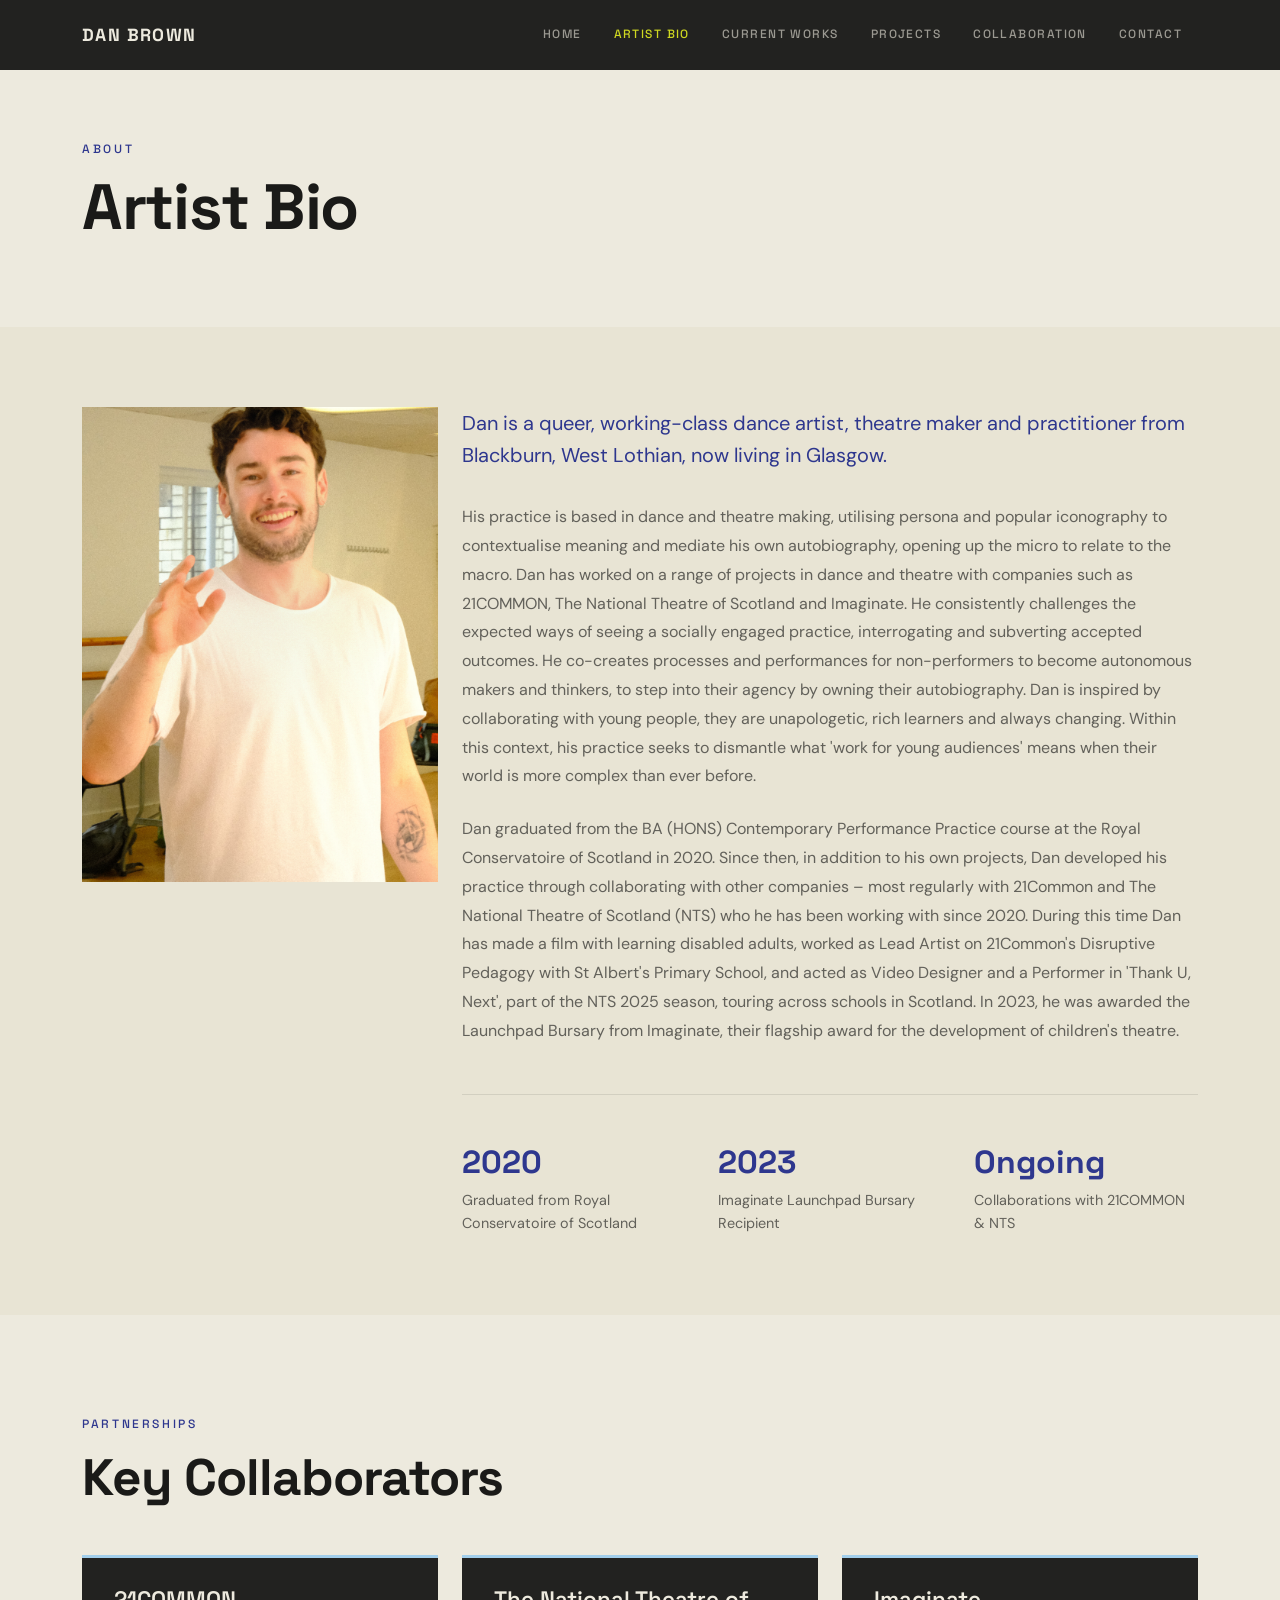
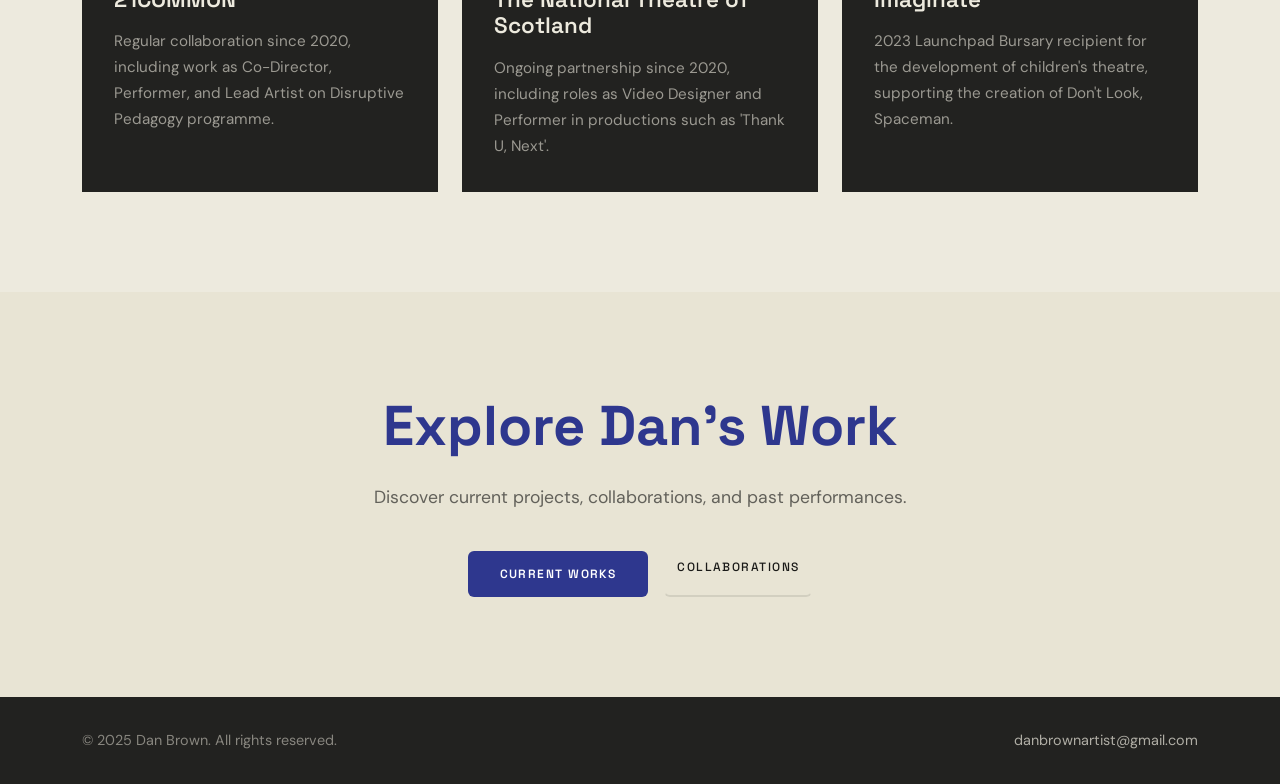
==== artist-bio.html @ f054b0c0 "Initial commit" ====
<!DOCTYPE html>
<html lang="en">
<head>
  <meta charset="UTF-8">
  <meta name="viewport" content="width=device-width, initial-scale=1.0">
  <title>Artist Bio — Dan Brown</title>
  <link href="https://cdn.jsdelivr.net/npm/bootstrap@5.3.2/dist/css/bootstrap.min.css" rel="stylesheet">
  <link href="https://fonts.googleapis.com/css2?family=Space+Grotesk:wght@400;500;600;700&family=DM+Sans:wght@300;400;500&display=swap" rel="stylesheet">
  <link rel="stylesheet" href="artist-bio.css">
</head>
<body>
  
  <!-- Navigation -->
  <nav class="navbar navbar-expand-lg navbar-dark fixed-top">
    <div class="container">
      <a class="navbar-brand" href="index.html">Dan Brown</a>
      <button class="navbar-toggler" type="button" data-bs-toggle="collapse" data-bs-target="#navbarNav">
        <span class="navbar-toggler-icon"></span>
      </button>
      <div class="collapse navbar-collapse" id="navbarNav">
        <ul class="navbar-nav ms-auto">
          <li class="nav-item"><a class="nav-link" href="index.html">Home</a></li>
          <li class="nav-item"><a class="nav-link active" href="artist-bio.html">Artist Bio</a></li>
          <li class="nav-item"><a class="nav-link" href="current-works.html">Current Works</a></li>
          <li class="nav-item"><a class="nav-link" href="projects.html">Projects</a></li>
          <li class="nav-item"><a class="nav-link" href="collaboration.html">Collaboration</a></li>
          <li class="nav-item"><a class="nav-link" href="contact.html">Contact</a></li>
        </ul>
      </div>
    </div>
  </nav>

  <!-- Page Header -->
  <section class="page-header">
    <div class="container">
      <span class="section-label">About</span>
      <h1 class="page-title">Artist Bio</h1>
    </div>
  </section>

  <!-- Bio Content -->
  <section class="bio-content">
    <div class="container">
      <div class="row">
        <div class="col-lg-4 mb-5 mb-lg-0">
          <div class="bio-image">
            <img src="/images/dan-brown.jpg" alt="Artist Photo">
          </div>
        </div>
        <div class="col-lg-8">
          <div class="bio-text">
            <p class="lead">Dan is a queer, working-class dance artist, theatre maker and practitioner from Blackburn, West Lothian, now living in Glasgow.</p>
            
            <p>His practice is based in dance and theatre making, utilising persona and popular iconography to contextualise meaning and mediate his own autobiography, opening up the micro to relate to the macro. Dan has worked on a range of projects in dance and theatre with companies such as 21COMMON, The National Theatre of Scotland and Imaginate. He consistently challenges the expected ways of seeing a socially engaged practice, interrogating and subverting accepted outcomes. He co-creates processes and performances for non-performers to become autonomous makers and thinkers, to step into their agency by owning their autobiography. Dan is inspired by collaborating with young people, they are unapologetic, rich learners and always changing. Within this context, his practice seeks to dismantle what 'work for young audiences' means when their world is more complex than ever before.</p>
            
            <p>Dan graduated from the BA (HONS) Contemporary Performance Practice course at the Royal Conservatoire of Scotland in 2020. Since then, in addition to his own projects, Dan developed his practice through collaborating with other companies – most regularly with 21Common and The National Theatre of Scotland (NTS) who he has been working with since 2020. During this time Dan has made a film with learning disabled adults, worked as Lead Artist on 21Common's Disruptive Pedagogy with St Albert's Primary School, and acted as Video Designer and a Performer in 'Thank U, Next', part of the NTS 2025 season, touring across schools in Scotland. In 2023, he was awarded the Launchpad Bursary from Imaginate, their flagship award for the development of children's theatre.</p>
          </div>

          <div class="bio-stats">
            <div class="stat-item">
              <h3>2020</h3>
              <p>Graduated from Royal Conservatoire of Scotland</p>
            </div>
            <div class="stat-item">
              <h3>2023</h3>
              <p>Imaginate Launchpad Bursary Recipient</p>
            </div>
            <div class="stat-item">
              <h3>Ongoing</h3>
              <p>Collaborations with 21COMMON & NTS</p>
            </div>
          </div>
        </div>
      </div>
    </div>
  </section>

  <!-- Key Collaborators -->
  <section class="key-collaborators">
    <div class="container">
      <span class="section-label">Partnerships</span>
      <h2 class="section-title">Key Collaborators</h2>
      <div class="row g-4">
        <div class="col-md-4">
          <div class="collab-card">
            <h3>21COMMON</h3>
            <p>Regular collaboration since 2020, including work as Co-Director, Performer, and Lead Artist on Disruptive Pedagogy programme.</p>
          </div>
        </div>
        <div class="col-md-4">
          <div class="collab-card">
            <h3>The National Theatre of Scotland</h3>
            <p>Ongoing partnership since 2020, including roles as Video Designer and Performer in productions such as 'Thank U, Next'.</p>
          </div>
        </div>
        <div class="col-md-4">
          <div class="collab-card">
            <h3>Imaginate</h3>
            <p>2023 Launchpad Bursary recipient for the development of children's theatre, supporting the creation of Don't Look, Spaceman.</p>
          </div>
        </div>
      </div>
    </div>
  </section>

  <!-- CTA Section -->
  <section class="cta-section">
    <div class="container text-center">
      <h2 class="cta-title">Explore Dan's Work</h2>
      <p class="cta-desc">Discover current projects, collaborations, and past performances.</p>
      <div class="cta-buttons">
        <a href="current-works.html" class="btn btn-primary">Current Works</a>
        <a href="collaboration.html" class="btn btn-outline">Collaborations</a>
      </div>
    </div>
  </section>

  <!-- Footer -->
  <footer>
    <div class="container">
      <div class="row">
        <div class="col-md-6">
          <p class="mb-0">&copy; 2025 Dan Brown. All rights reserved.</p>
        </div>
        <div class="col-md-6 text-md-end">
          <a href="mailto:danbrownartist@gmail.com">danbrownartist@gmail.com</a>
        </div>
      </div>
    </div>
  </footer>

  <script src="https://cdn.jsdelivr.net/npm/bootstrap@5.3.2/dist/js/bootstrap.bundle.min.js"></script>
</body>
</html>
---- artist-bio.css ----
:root {
  --navy: #2E378E;
  --sky: #A2CEEA;
  --orange: #F0922C;
  --lime: #CED721;
  --off-white: #EDEADE;
  --charcoal: #222220;
  --text: #1A1A18;
  --text-light: rgba(26,26,24,0.65);
  --border: rgba(26,26,24,0.1);
}

* {
  margin: 0;
  padding: 0;
  box-sizing: border-box;
}

body {
  font-family: 'DM Sans', sans-serif;
  color: var(--text);
  background: var(--off-white);
  line-height: 1.6;
}

/* NAVIGATION */
.navbar {
  background: var(--charcoal);
  padding: 1rem 0;
}

.navbar-brand {
  font-family: 'Space Grotesk', sans-serif;
  font-size: 1.1rem;
  font-weight: 700;
  letter-spacing: 0.08em;
  text-transform: uppercase;
  color: var(--off-white) !important;
}

.nav-link {
  font-family: 'Space Grotesk', sans-serif;
  font-size: 0.75rem;
  font-weight: 500;
  letter-spacing: 0.12em;
  text-transform: uppercase;
  color: rgba(237,234,222,0.6) !important;
  padding: 0.5rem 1rem !important;
  transition: color 0.2s;
}

.nav-link:hover,
.nav-link.active {
  color: var(--lime) !important;
}

/* PAGE HEADER */
.page-header {
  padding: 140px 0 80px;
  background: var(--off-white);
}

.section-label {
  font-family: 'Space Grotesk', sans-serif;
  font-size: 0.75rem;
  font-weight: 500;
  letter-spacing: 0.22em;
  text-transform: uppercase;
  color: var(--navy);
  display: block;
  margin-bottom: 1rem;
}

.page-title {
  font-family: 'Space Grotesk', sans-serif;
  font-size: clamp(2.5rem, 6vw, 4rem);
  font-weight: 700;
  line-height: 1;
  letter-spacing: -0.02em;
  color: var(--text);
}

/* BIO CONTENT */
.bio-content {
  padding: 80px 0;
  background: #E8E4D4;
}

.bio-image {
  width: 100%;
  aspect-ratio: 3/4;
  background: var(--charcoal);
  display: flex;
  align-items: center;
  justify-content: center;
  position: relative;
  overflow: hidden;
  position: sticky;
  top: 100px;
}

.bio-image::before {
  content: '';
  position: absolute;
  inset: 0;
  background: radial-gradient(ellipse 65% 60% at 50% 35%, rgba(162,206,234,0.14), transparent 65%);
}

.bio-image span {
  font-family: 'Space Grotesk', sans-serif;
  font-size: 0.75rem;
  letter-spacing: 0.2em;
  color: rgba(237,234,222,0.15);
  text-transform: uppercase;
  position: relative;
  z-index: 1;
}

.bio-image img {
  width: 100%;
  height: 100%;
  object-fit: cover;            
  object-position: center;       
}

.bio-text {
  font-size: 1rem;
  line-height: 1.8;
}

.bio-text .lead {
  font-size: 1.25rem;
  font-weight: 400;
  color: var(--navy);
  margin-bottom: 2rem;
  line-height: 1.6;
}

.bio-text p {
  margin-bottom: 1.5rem;
  color: var(--text-light);
}

.bio-stats {
  display: grid;
  grid-template-columns: repeat(auto-fit, minmax(180px, 1fr));
  gap: 2rem;
  margin-top: 3rem;
  padding-top: 3rem;
  border-top: 1px solid var(--border);
}

.stat-item h3 {
  font-family: 'Space Grotesk', sans-serif;
  font-size: 2rem;
  font-weight: 700;
  color: var(--navy);
  margin-bottom: 0.5rem;
}

.stat-item p {
  font-size: 0.9rem;
  color: var(--text-light);
  margin: 0;
}

/* KEY COLLABORATORS */
.key-collaborators {
  padding: 100px 0;
  background: var(--off-white);
}

.section-title {
  font-family: 'Space Grotesk', sans-serif;
  font-size: clamp(2rem, 4vw, 3.2rem);
  font-weight: 700;
  line-height: 1.1;
  letter-spacing: -0.02em;
  margin-bottom: 3rem;
}

.collab-card {
  background: var(--charcoal);
  padding: 2rem;
  height: 100%;
  position: relative;
  overflow: hidden;
  transition: transform 0.3s;
}

.collab-card::before {
  content: '';
  position: absolute;
  top: 0;
  left: 0;
  width: 100%;
  height: 3px;
  background: var(--sky);
}

.collab-card:nth-child(2)::before {
  background: var(--orange);
}

.collab-card:nth-child(3)::before {
  background: var(--lime);
}

.collab-card:hover {
  transform: translateY(-4px);
}

.collab-card h3 {
  font-family: 'Space Grotesk', sans-serif;
  font-size: 1.4rem;
  font-weight: 600;
  color: var(--off-white);
  margin-bottom: 1rem;
}

.collab-card p {
  font-size: 0.95rem;
  color: rgba(237,234,222,0.6);
  margin: 0;
  line-height: 1.7;
}

/* CTA SECTION */
.cta-section {
  padding: 100px 0;
  background: #E8E4D4;
}

.cta-title {
  font-family: 'Space Grotesk', sans-serif;
  font-size: clamp(2rem, 5vw, 3.5rem);
  font-weight: 700;
  margin-bottom: 1.5rem;
  color: var(--navy);
}

.cta-desc {
  font-size: 1.1rem;
  color: var(--text-light);
  margin-bottom: 2.5rem;
}

.cta-buttons {
  display: flex;
  gap: 1rem;
  justify-content: center;
  flex-wrap: wrap;
}

.btn-primary {
  font-family: 'Space Grotesk', sans-serif;
  font-size: 0.75rem;
  font-weight: 600;
  letter-spacing: 0.12em;
  text-transform: uppercase;
  background: var(--navy);
  border: none;
  color: #fff;
  padding: 14px 32px;
  transition: all 0.2s;
}

.btn-primary:hover {
  background: var(--orange);
  transform: translateY(-2px);
}

.btn-outline {
  font-family: 'Space Grotesk', sans-serif;
  font-size: 0.75rem;
  font-weight: 500;
  letter-spacing: 0.12em;
  text-transform: uppercase;
  color: var(--text);
  text-decoration: none;
  border-bottom: 2px solid var(--border);
  padding-bottom: 2px;
  transition: all 0.2s;
  display: inline-block;
}

.btn-outline:hover {
  color: var(--navy);
  border-color: var(--navy);
}

/* FOOTER */
footer {
  background: var(--charcoal);
  color: rgba(237,234,222,0.5);
  padding: 2rem 0;
  font-size: 0.9rem;
}

footer a {
  color: rgba(237,234,222,0.7);
  text-decoration: none;
  transition: color 0.2s;
}

footer a:hover {
  color: var(--lime);
}

/* RESPONSIVE */
@media (max-width: 991px) {
  .page-header {
    padding: 100px 0 60px;
  }
  
  .bio-content {
    padding: 60px 0;
  }
  
  .bio-image {
    position: static;
    margin-bottom: 3rem;
  }
  
  .key-collaborators,
  .cta-section {
    padding: 60px 0;
  }
}
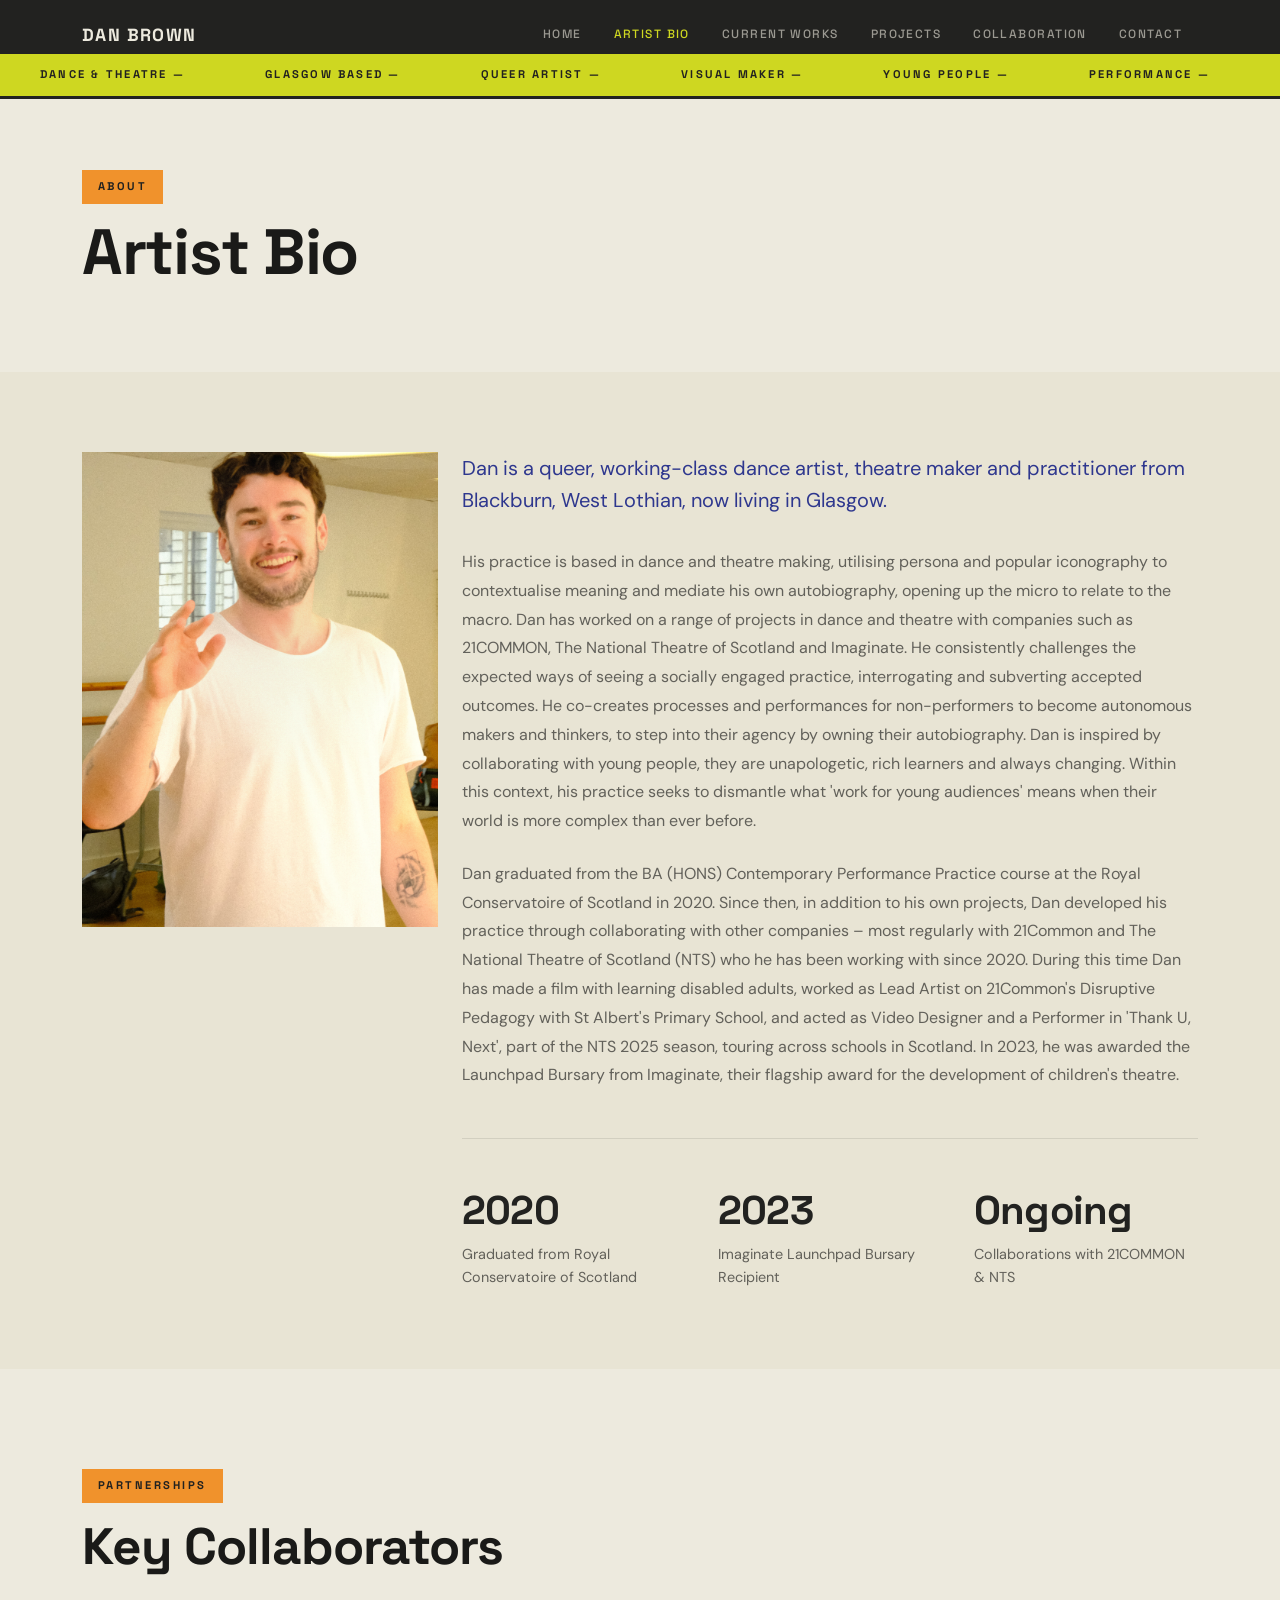
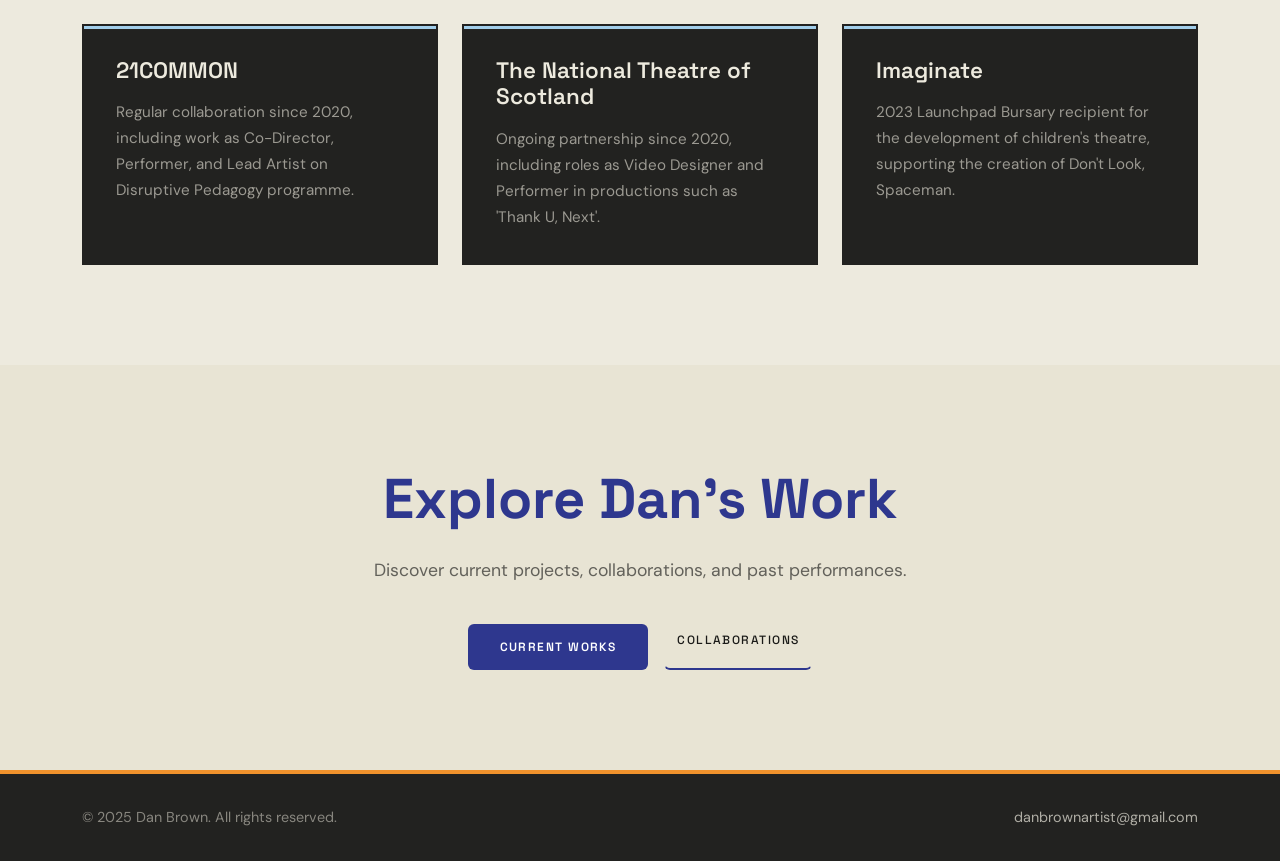
==== commit b5a28993: "added style and banner" ====
--- a/artist-bio.html
+++ b/artist-bio.html
@@ -26,6 +26,22 @@
           <li class="nav-item"><a class="nav-link" href="collaboration.html">Collaboration</a></li>
           <li class="nav-item"><a class="nav-link" href="contact.html">Contact</a></li>
         </ul>
+      </div>
+    </div>
+    <div class="marquee-band">
+      <div class="marquee-track">
+        <span>Dance &amp; Theatre &mdash;</span>
+        <span>Glasgow Based &mdash;</span>
+        <span>Queer Artist &mdash;</span>
+        <span>Visual Maker &mdash;</span>
+        <span>Young People &mdash;</span>
+        <span>Performance &mdash;</span>
+        <span>Dance &amp; Theatre &mdash;</span>
+        <span>Glasgow Based &mdash;</span>
+        <span>Queer Artist &mdash;</span>
+        <span>Visual Maker &mdash;</span>
+        <span>Young People &mdash;</span>
+        <span>Performance &mdash;</span>
       </div>
     </div>
   </nav>
--- a/artist-bio.css
+++ b/artist-bio.css
@@ -26,7 +26,40 @@
 /* NAVIGATION */
 .navbar {
   background: var(--charcoal);
-  padding: 1rem 0;
+  padding: 1rem 0 0;
+  flex-wrap: wrap;
+}
+
+/* MARQUEE TICKER */
+.marquee-band {
+  background: var(--lime);
+  overflow: hidden;
+  padding: 0.75rem 0;
+  border-bottom: 3px solid var(--charcoal);
+  width: 100%;
+  flex: 0 0 100%;
+}
+
+.marquee-track {
+  display: flex;
+  white-space: nowrap;
+  animation: marquee 20s linear infinite;
+  width: max-content;
+}
+
+.marquee-track span {
+  font-family: 'Space Grotesk', sans-serif;
+  font-size: 0.7rem;
+  font-weight: 700;
+  letter-spacing: 0.2em;
+  text-transform: uppercase;
+  color: var(--charcoal);
+  padding: 0 2.5rem;
+}
+
+@keyframes marquee {
+  from { transform: translateX(0); }
+  to   { transform: translateX(-50%); }
 }
 
 .navbar-brand {
@@ -56,19 +89,21 @@
 
 /* PAGE HEADER */
 .page-header {
-  padding: 140px 0 80px;
+  padding: 170px 0 80px;
   background: var(--off-white);
 }
 
 .section-label {
   font-family: 'Space Grotesk', sans-serif;
-  font-size: 0.75rem;
-  font-weight: 500;
+  font-size: 0.7rem;
+  font-weight: 700;
   letter-spacing: 0.22em;
   text-transform: uppercase;
-  color: var(--navy);
-  display: block;
+  color: var(--charcoal);
+  display: inline-block;
   margin-bottom: 1rem;
+  padding: 0.5rem 1rem;
+  background: var(--orange);
 }
 
 .page-title {
@@ -152,10 +187,11 @@
 
 .stat-item h3 {
   font-family: 'Space Grotesk', sans-serif;
-  font-size: 2rem;
-  font-weight: 700;
-  color: var(--navy);
+  font-size: 2.5rem;
+  font-weight: 700;
+  color: var(--charcoal);
   margin-bottom: 0.5rem;
+  letter-spacing: -0.02em;
 }
 
 .stat-item p {
@@ -185,7 +221,8 @@
   height: 100%;
   position: relative;
   overflow: hidden;
-  transition: transform 0.3s;
+  transition: transform 0.3s ease, box-shadow 0.3s ease;
+  border: 2px solid var(--charcoal);
 }
 
 .collab-card::before {
@@ -207,7 +244,8 @@
 }
 
 .collab-card:hover {
-  transform: translateY(-4px);
+  transform: translateY(-6px);
+  box-shadow: 6px 6px 0 var(--lime);
 }
 
 .collab-card h3 {
@@ -262,11 +300,11 @@
   border: none;
   color: #fff;
   padding: 14px 32px;
-  transition: all 0.2s;
+  transition: all 0.7s;
 }
 
 .btn-primary:hover {
-  background: var(--orange);
+  background: var(--lime);
   transform: translateY(-2px);
 }
 
@@ -278,9 +316,9 @@
   text-transform: uppercase;
   color: var(--text);
   text-decoration: none;
-  border-bottom: 2px solid var(--border);
+  border-bottom: 2px solid var(--navy);
   padding-bottom: 2px;
-  transition: all 0.2s;
+  transition: all 0.7s;
   display: inline-block;
 }
 
@@ -295,6 +333,7 @@
   color: rgba(237,234,222,0.5);
   padding: 2rem 0;
   font-size: 0.9rem;
+  border-top: 4px solid var(--orange);
 }
 
 footer a {
@@ -310,7 +349,7 @@
 /* RESPONSIVE */
 @media (max-width: 991px) {
   .page-header {
-    padding: 100px 0 60px;
+    padding: 130px 0 60px;
   }
   
   .bio-content {
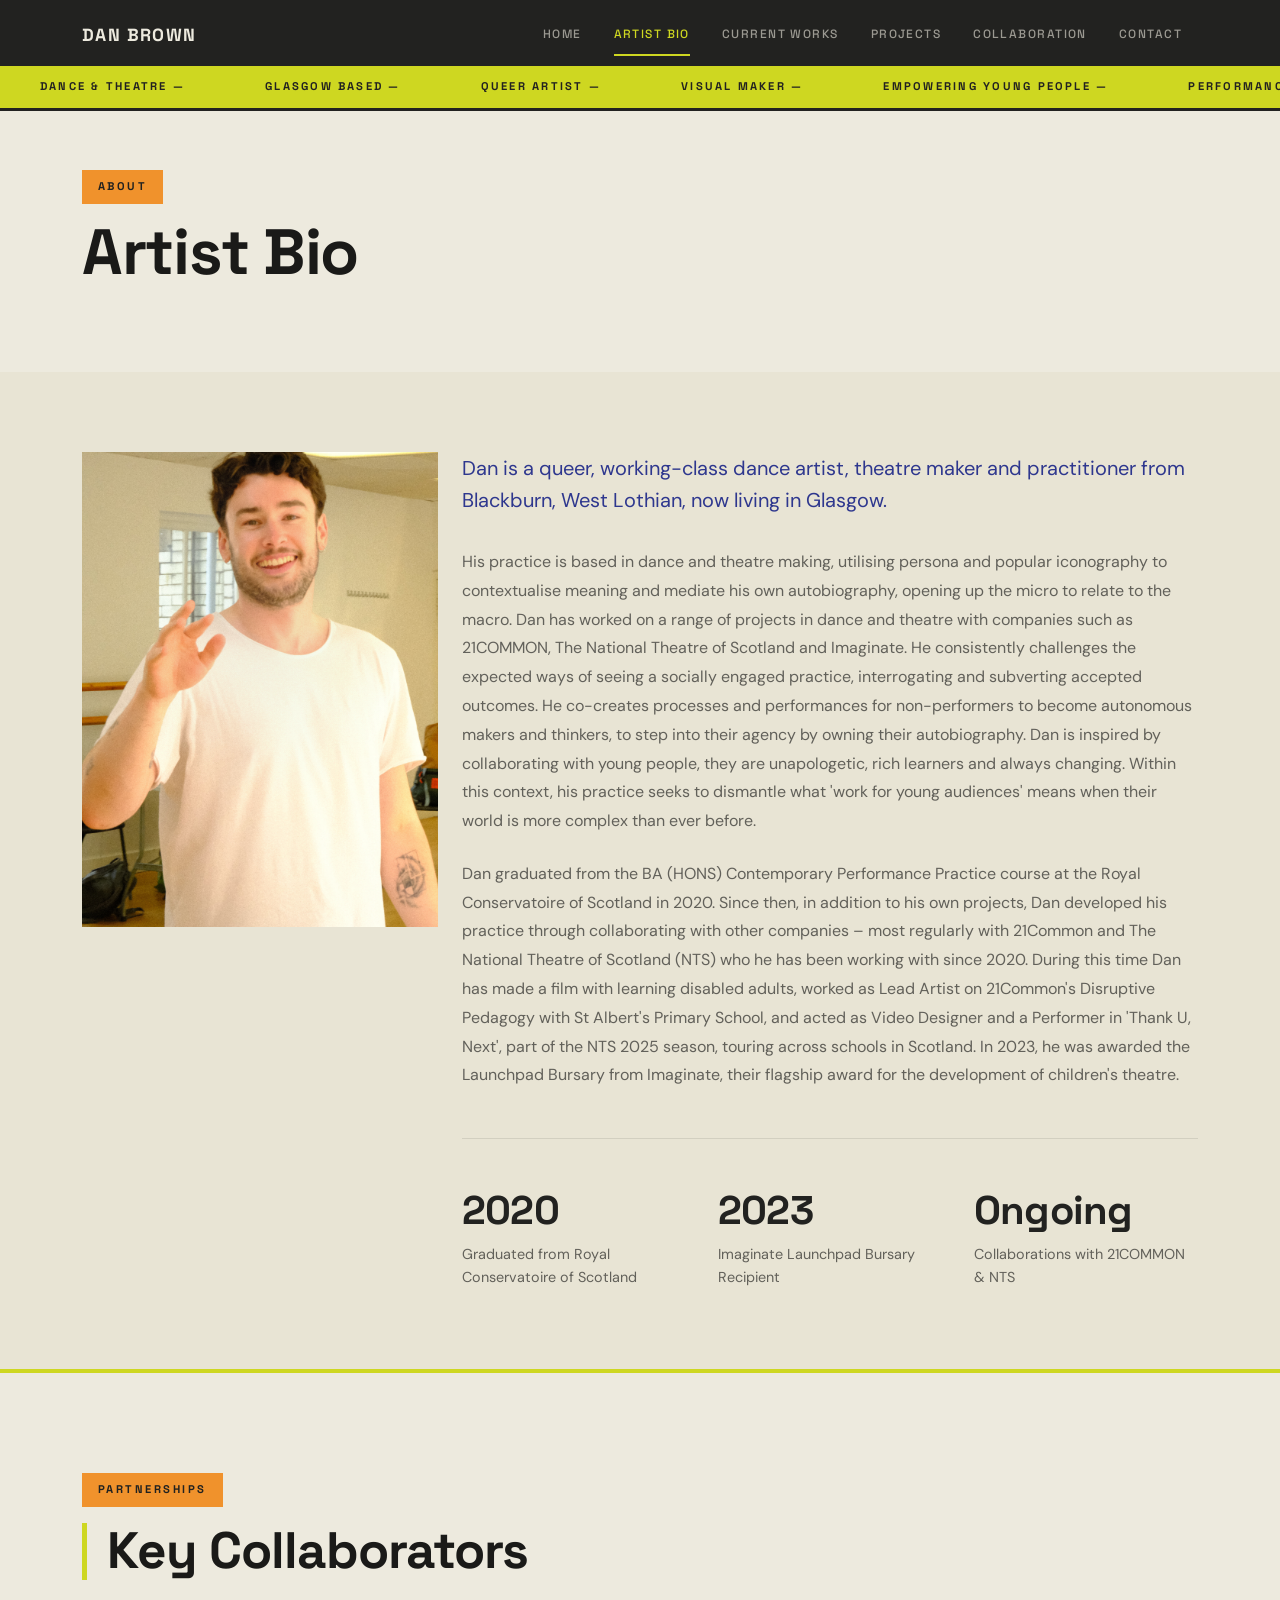
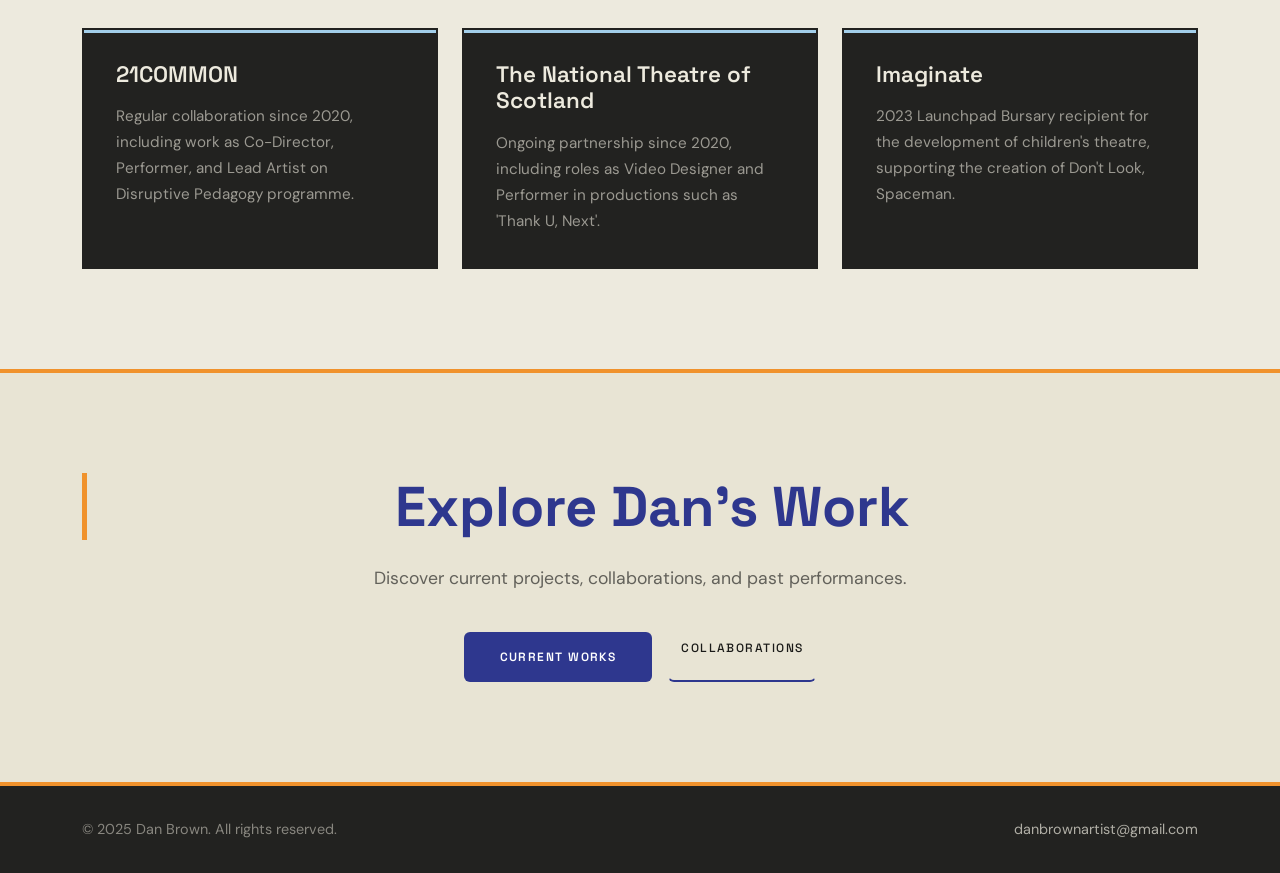
==== commit 938b704f: "updated bar" ====
--- a/artist-bio.html
+++ b/artist-bio.html
@@ -34,7 +34,7 @@
         <span>Glasgow Based &mdash;</span>
         <span>Queer Artist &mdash;</span>
         <span>Visual Maker &mdash;</span>
-        <span>Young People &mdash;</span>
+        <span>Empowering Young People &mdash;</span>
         <span>Performance &mdash;</span>
         <span>Dance &amp; Theatre &mdash;</span>
         <span>Glasgow Based &mdash;</span>
--- a/artist-bio.css
+++ b/artist-bio.css
@@ -30,6 +30,10 @@
   flex-wrap: wrap;
 }
 
+.navbar > .container {
+  padding-bottom: 0.75rem;
+}
+
 /* MARQUEE TICKER */
 .marquee-band {
   background: var(--lime);
@@ -80,11 +84,38 @@
   color: rgba(237,234,222,0.6) !important;
   padding: 0.5rem 1rem !important;
   transition: color 0.2s;
+  position: relative;
+}
+
+.nav-link::after {
+  content: '';
+  position: absolute;
+  bottom: -3px;
+  left: 1rem;
+  right: 1rem;
+  height: 2px;
+  background: var(--lime);
+  transform: scaleX(0);
+  transition: transform 0.3s ease;
+}
+
+.nav-link:hover::after,
+.nav-link.active::after {
+  transform: scaleX(1);
 }
 
 .nav-link:hover,
 .nav-link.active {
   color: var(--lime) !important;
+}
+
+.navbar-toggler {
+  border: none;
+}
+
+.navbar-toggler:focus {
+  box-shadow: none;
+  outline: none;
 }
 
 /* PAGE HEADER */
@@ -204,6 +235,7 @@
 .key-collaborators {
   padding: 100px 0;
   background: var(--off-white);
+  border-top: 4px solid var(--lime);
 }
 
 .section-title {
@@ -213,6 +245,8 @@
   line-height: 1.1;
   letter-spacing: -0.02em;
   margin-bottom: 3rem;
+  border-left: 5px solid var(--lime);
+  padding-left: 1.25rem;
 }
 
 .collab-card {
@@ -267,6 +301,7 @@
 .cta-section {
   padding: 100px 0;
   background: #E8E4D4;
+  border-top: 4px solid var(--orange);
 }
 
 .cta-title {
@@ -275,6 +310,8 @@
   font-weight: 700;
   margin-bottom: 1.5rem;
   color: var(--navy);
+  border-left: 5px solid var(--orange);
+  padding-left: 1.25rem;
 }
 
 .cta-desc {
@@ -299,13 +336,30 @@
   background: var(--navy);
   border: none;
   color: #fff;
-  padding: 14px 32px;
-  transition: all 0.7s;
+  padding: 16px 36px;
+  transition: all 0.3s ease;
+  position: relative;
+  overflow: hidden;
+}
+
+.btn-primary::before {
+  content: '';
+  position: absolute;
+  top: 0;
+  left: -100%;
+  width: 100%;
+  height: 100%;
+  background: var(--lime);
+  transition: left 0.4s ease;
+  z-index: -1;
 }
 
 .btn-primary:hover {
-  background: var(--lime);
-  transform: translateY(-2px);
+  color: var(--charcoal);
+}
+
+.btn-primary:hover::before {
+  left: 0;
 }
 
 .btn-outline {
@@ -317,14 +371,14 @@
   color: var(--text);
   text-decoration: none;
   border-bottom: 2px solid var(--navy);
-  padding-bottom: 2px;
-  transition: all 0.7s;
+  padding-bottom: 4px;
+  transition: all 0.3s ease;
   display: inline-block;
 }
 
 .btn-outline:hover {
   color: var(--navy);
-  border-color: var(--navy);
+  padding-bottom: 6px;
 }
 
 /* FOOTER */
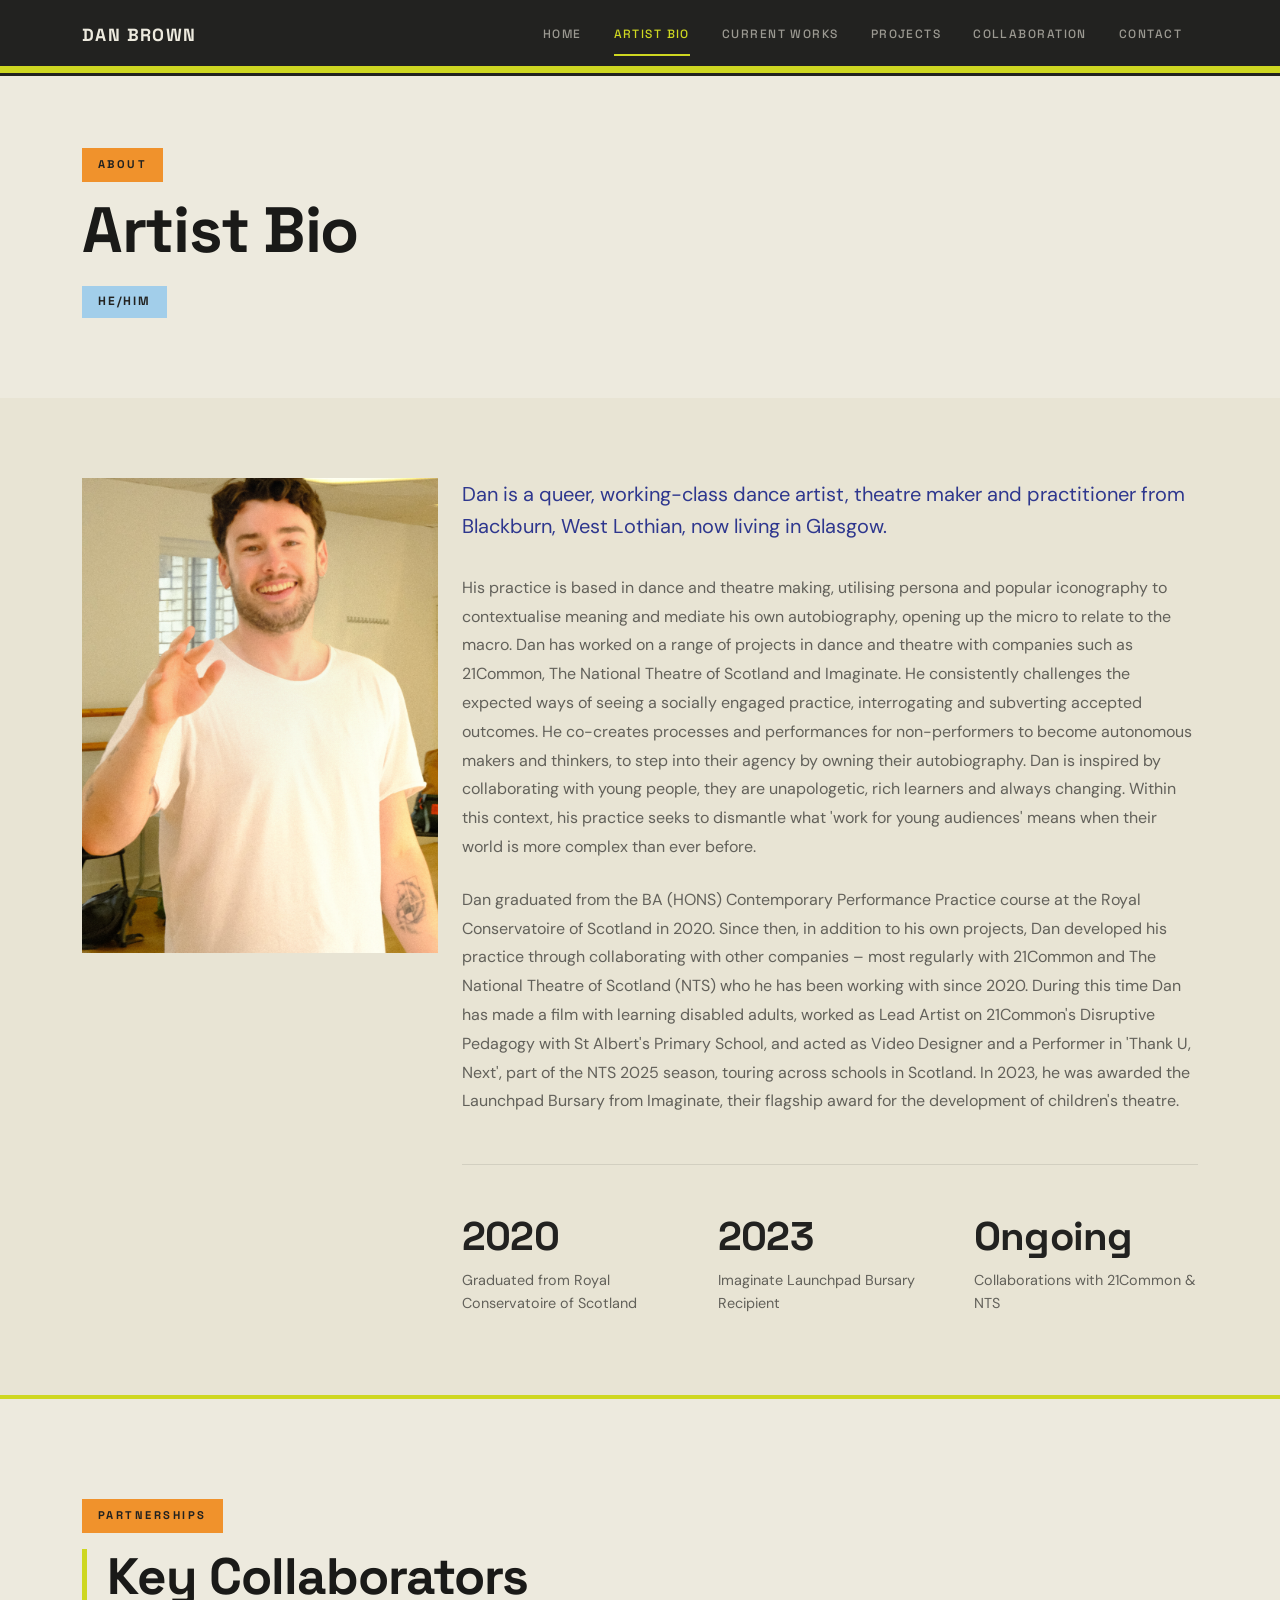
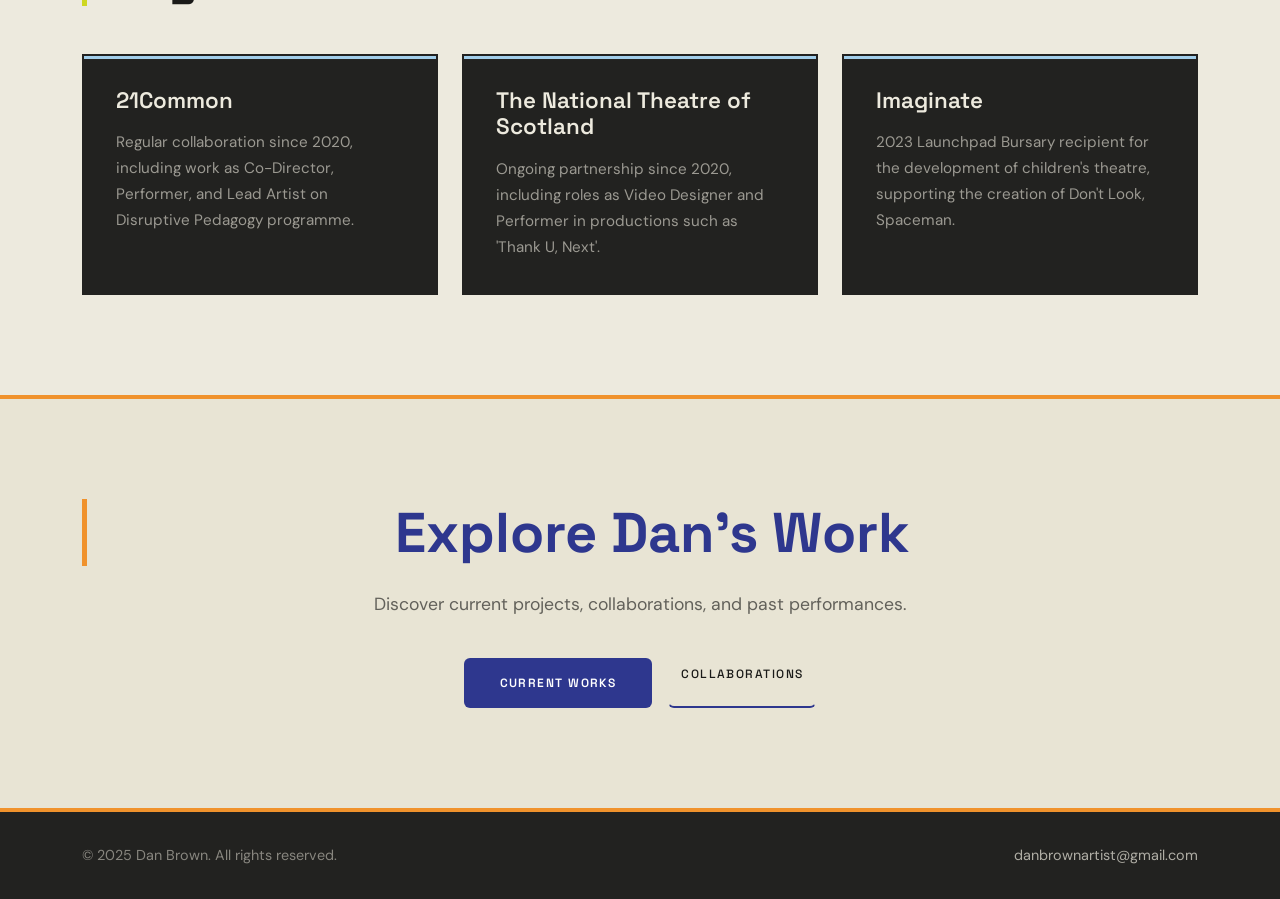
==== commit 912793ef: "Worked on requested changes" ====
--- a/artist-bio.html
+++ b/artist-bio.html
@@ -28,22 +28,7 @@
         </ul>
       </div>
     </div>
-    <div class="marquee-band">
-      <div class="marquee-track">
-        <span>Dance &amp; Theatre &mdash;</span>
-        <span>Glasgow Based &mdash;</span>
-        <span>Queer Artist &mdash;</span>
-        <span>Visual Maker &mdash;</span>
-        <span>Empowering Young People &mdash;</span>
-        <span>Performance &mdash;</span>
-        <span>Dance &amp; Theatre &mdash;</span>
-        <span>Glasgow Based &mdash;</span>
-        <span>Queer Artist &mdash;</span>
-        <span>Visual Maker &mdash;</span>
-        <span>Young People &mdash;</span>
-        <span>Performance &mdash;</span>
-      </div>
-    </div>
+    <div class="marquee-band"></div>
   </nav>
 
   <!-- Page Header -->
@@ -51,6 +36,7 @@
     <div class="container">
       <span class="section-label">About</span>
       <h1 class="page-title">Artist Bio</h1>
+      <p class="page-pronouns">He/Him</p>
     </div>
   </section>
 
@@ -67,7 +53,7 @@
           <div class="bio-text">
             <p class="lead">Dan is a queer, working-class dance artist, theatre maker and practitioner from Blackburn, West Lothian, now living in Glasgow.</p>
             
-            <p>His practice is based in dance and theatre making, utilising persona and popular iconography to contextualise meaning and mediate his own autobiography, opening up the micro to relate to the macro. Dan has worked on a range of projects in dance and theatre with companies such as 21COMMON, The National Theatre of Scotland and Imaginate. He consistently challenges the expected ways of seeing a socially engaged practice, interrogating and subverting accepted outcomes. He co-creates processes and performances for non-performers to become autonomous makers and thinkers, to step into their agency by owning their autobiography. Dan is inspired by collaborating with young people, they are unapologetic, rich learners and always changing. Within this context, his practice seeks to dismantle what 'work for young audiences' means when their world is more complex than ever before.</p>
+            <p>His practice is based in dance and theatre making, utilising persona and popular iconography to contextualise meaning and mediate his own autobiography, opening up the micro to relate to the macro. Dan has worked on a range of projects in dance and theatre with companies such as 21Common, The National Theatre of Scotland and Imaginate. He consistently challenges the expected ways of seeing a socially engaged practice, interrogating and subverting accepted outcomes. He co-creates processes and performances for non-performers to become autonomous makers and thinkers, to step into their agency by owning their autobiography. Dan is inspired by collaborating with young people, they are unapologetic, rich learners and always changing. Within this context, his practice seeks to dismantle what 'work for young audiences' means when their world is more complex than ever before.</p>
             
             <p>Dan graduated from the BA (HONS) Contemporary Performance Practice course at the Royal Conservatoire of Scotland in 2020. Since then, in addition to his own projects, Dan developed his practice through collaborating with other companies – most regularly with 21Common and The National Theatre of Scotland (NTS) who he has been working with since 2020. During this time Dan has made a film with learning disabled adults, worked as Lead Artist on 21Common's Disruptive Pedagogy with St Albert's Primary School, and acted as Video Designer and a Performer in 'Thank U, Next', part of the NTS 2025 season, touring across schools in Scotland. In 2023, he was awarded the Launchpad Bursary from Imaginate, their flagship award for the development of children's theatre.</p>
           </div>
@@ -83,7 +69,7 @@
             </div>
             <div class="stat-item">
               <h3>Ongoing</h3>
-              <p>Collaborations with 21COMMON & NTS</p>
+              <p>Collaborations with 21Common & NTS</p>
             </div>
           </div>
         </div>
@@ -99,7 +85,7 @@
       <div class="row g-4">
         <div class="col-md-4">
           <div class="collab-card">
-            <h3>21COMMON</h3>
+            <h3>21Common</h3>
             <p>Regular collaboration since 2020, including work as Co-Director, Performer, and Lead Artist on Disruptive Pedagogy programme.</p>
           </div>
         </div>
--- a/artist-bio.css
+++ b/artist-bio.css
@@ -37,8 +37,7 @@
 /* MARQUEE TICKER */
 .marquee-band {
   background: var(--lime);
-  overflow: hidden;
-  padding: 0.75rem 0;
+  height: 10px;
   border-bottom: 3px solid var(--charcoal);
   width: 100%;
   flex: 0 0 100%;
@@ -120,7 +119,7 @@
 
 /* PAGE HEADER */
 .page-header {
-  padding: 170px 0 80px;
+  padding: 148px 0 80px;
   background: var(--off-white);
 }
 
@@ -144,6 +143,20 @@
   line-height: 1;
   letter-spacing: -0.02em;
   color: var(--text);
+}
+
+.page-pronouns {
+  font-family: 'Space Grotesk', sans-serif;
+  font-size: 0.75rem;
+  font-weight: 700;
+  letter-spacing: 0.15em;
+  text-transform: uppercase;
+  color: var(--charcoal);
+  background: var(--sky);
+  display: inline-block;
+  padding: 0.4rem 1rem;
+  margin-top: 1rem;
+  margin-bottom: 0;
 }
 
 /* BIO CONTENT */
@@ -403,7 +416,7 @@
 /* RESPONSIVE */
 @media (max-width: 991px) {
   .page-header {
-    padding: 130px 0 60px;
+    padding: 108px 0 60px;
   }
   
   .bio-content {
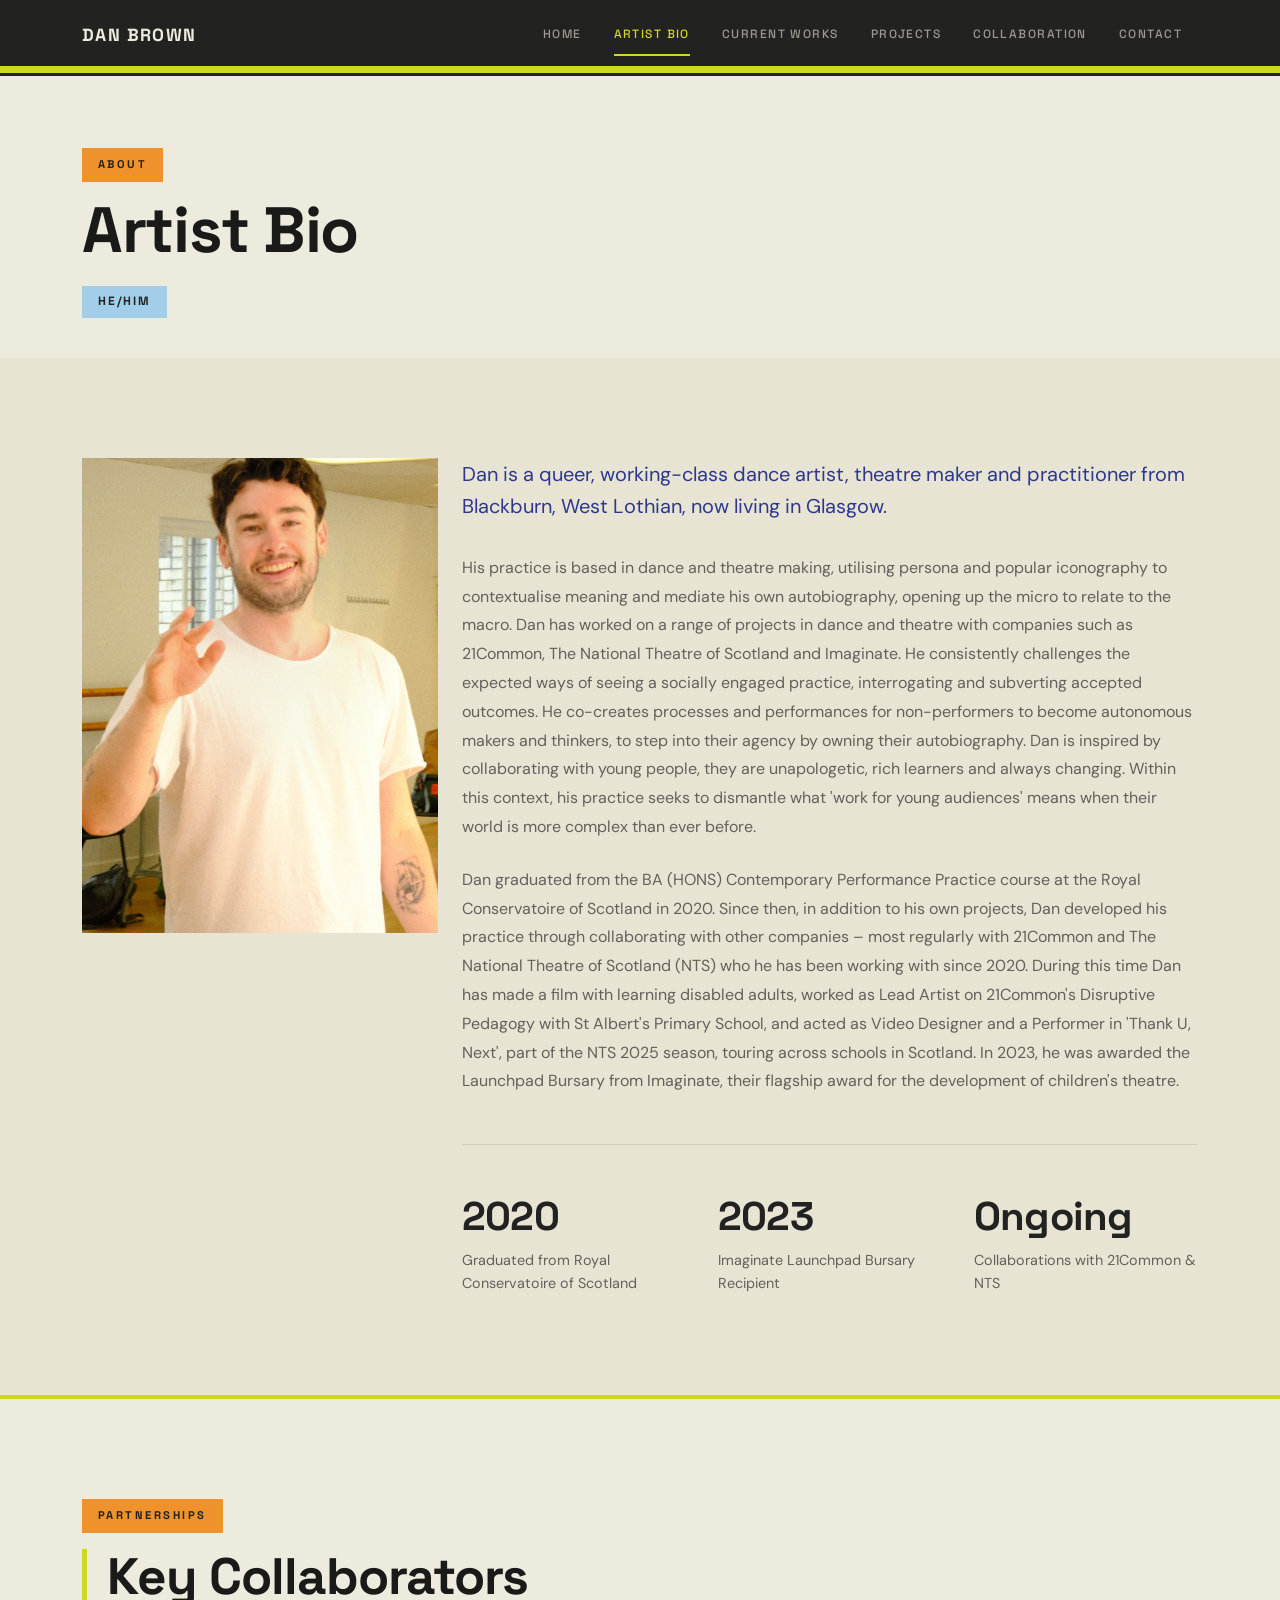
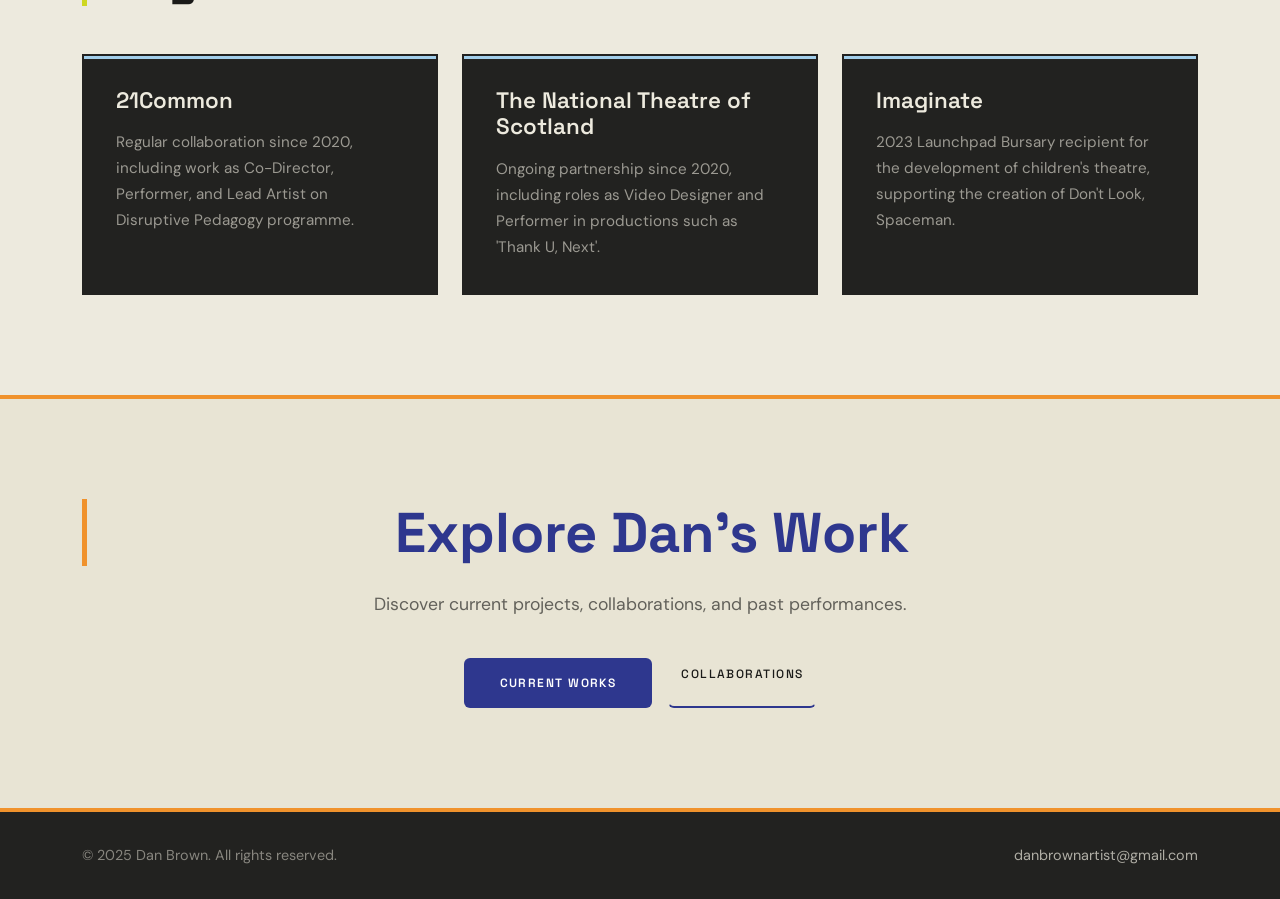
==== commit 6f453c41: "worked on SEO and added new images" ====
--- a/artist-bio.html
+++ b/artist-bio.html
@@ -3,8 +3,21 @@
 <head>
   <meta charset="UTF-8">
   <meta name="viewport" content="width=device-width, initial-scale=1.0">
-  <title>Artist Bio — Dan Brown</title>
+  <title>Artist Bio — Dan Brown | Scottish Dance & Visual Artist</title>
+  <meta name="description" content="Dan Brown is a Scottish dance and visual artist, choreographer and performer. Learn about his practice, background and artistic vision.">
+  <meta name="keywords" content="Dan Brown artist bio, Scottish choreographer, dance artist biography, queer artist Scotland, performance maker">
+  <meta name="author" content="Dan Brown">
+  <meta property="og:title" content="Artist Bio — Dan Brown">
+  <meta property="og:description" content="Dan Brown is a Scottish dance and visual artist, choreographer and performer. Learn about his practice and artistic vision.">
+  <meta property="og:type" content="profile">
+  <meta property="og:image" content="images/dan-brown.jpg">
+  <meta name="twitter:card" content="summary_large_image">
+  <meta name="twitter:title" content="Artist Bio — Dan Brown">
+  <meta name="twitter:description" content="Scottish dance and visual artist, choreographer and performer.">
+  <link rel="canonical" href="artist-bio.html">
   <link href="https://cdn.jsdelivr.net/npm/bootstrap@5.3.2/dist/css/bootstrap.min.css" rel="stylesheet">
+  <link rel="preconnect" href="https://fonts.googleapis.com">
+  <link rel="preconnect" href="https://fonts.gstatic.com" crossorigin>
   <link href="https://fonts.googleapis.com/css2?family=Space+Grotesk:wght@400;500;600;700&family=DM+Sans:wght@300;400;500&display=swap" rel="stylesheet">
   <link rel="stylesheet" href="artist-bio.css">
 </head>
@@ -46,7 +59,7 @@
       <div class="row">
         <div class="col-lg-4 mb-5 mb-lg-0">
           <div class="bio-image">
-            <img src="/images/dan-brown.jpg" alt="Artist Photo">
+            <img src="/images/dan-brown.jpg" alt="Artist Photo" fetchpriority="high" decoding="async">
           </div>
         </div>
         <div class="col-lg-8">
@@ -131,6 +144,6 @@
     </div>
   </footer>
 
-  <script src="https://cdn.jsdelivr.net/npm/bootstrap@5.3.2/dist/js/bootstrap.bundle.min.js"></script>
+  <script src="https://cdn.jsdelivr.net/npm/bootstrap@5.3.2/dist/js/bootstrap.bundle.min.js" defer></script>
 </body>
 </html>
--- a/artist-bio.css
+++ b/artist-bio.css
@@ -119,7 +119,7 @@
 
 /* PAGE HEADER */
 .page-header {
-  padding: 148px 0 80px;
+  padding: 148px 0 40px;
   background: var(--off-white);
 }
 
@@ -161,7 +161,7 @@
 
 /* BIO CONTENT */
 .bio-content {
-  padding: 80px 0;
+  padding: 100px 0;
   background: #E8E4D4;
 }
 
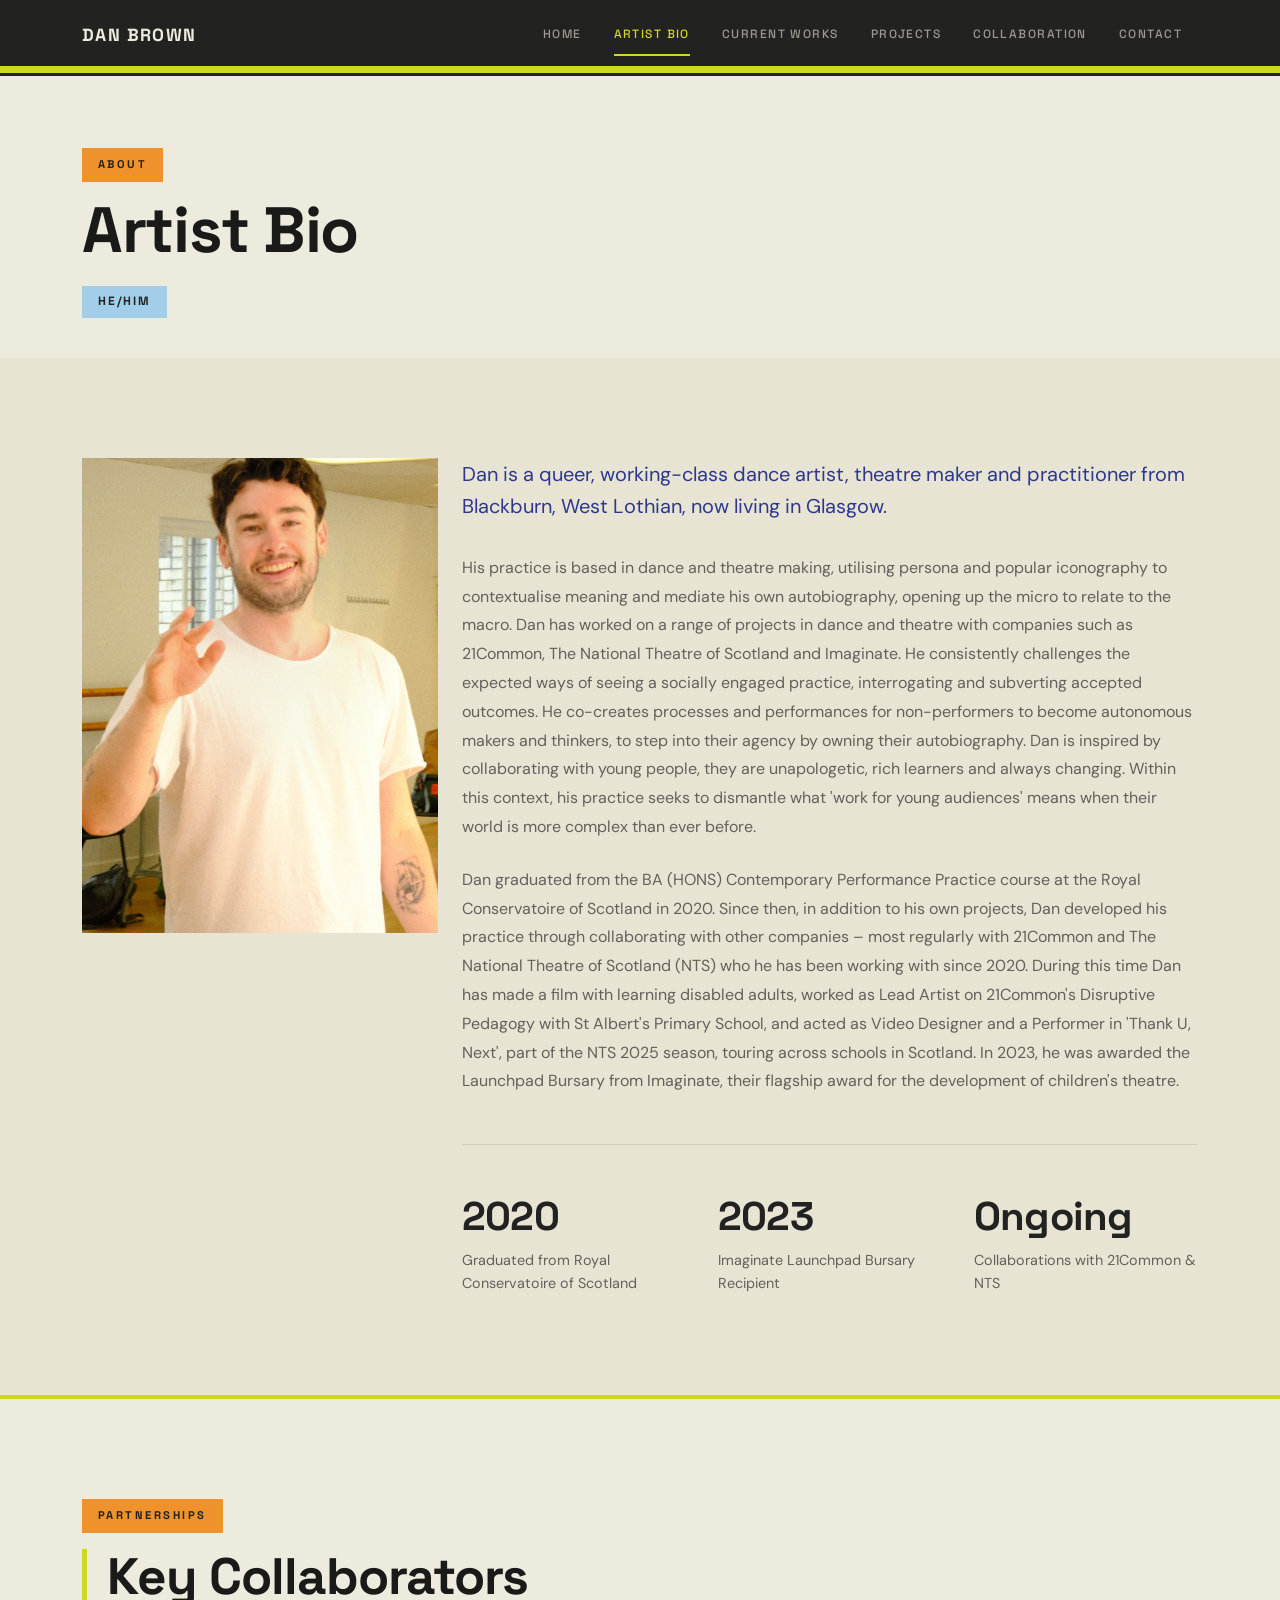
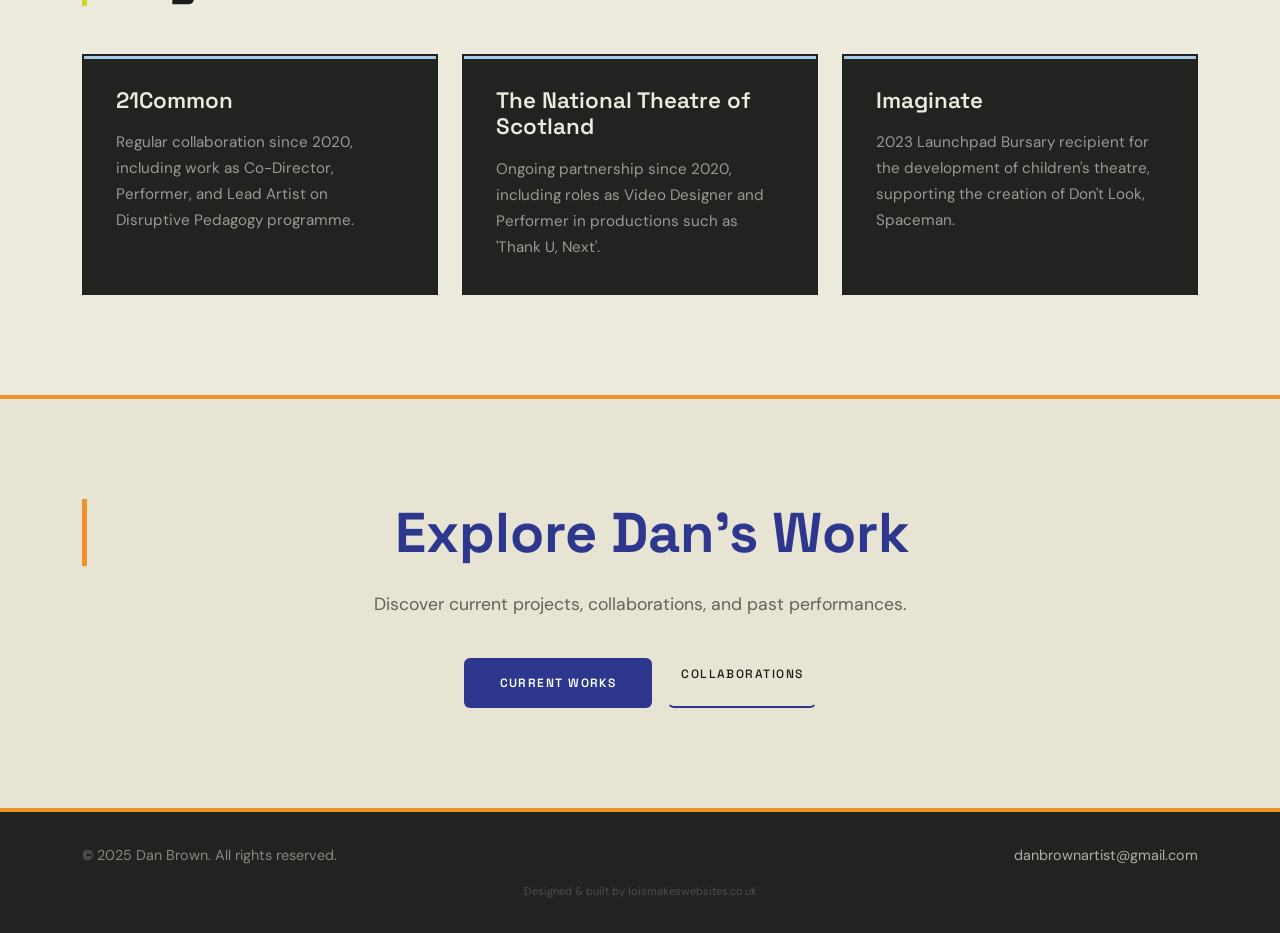
==== commit b4b49015: "added loismakeswebsites" ====
--- a/artist-bio.html
+++ b/artist-bio.html
@@ -140,6 +140,9 @@
         <div class="col-md-6 text-md-end">
           <a href="mailto:danbrownartist@gmail.com">danbrownartist@gmail.com</a>
         </div>
+        <div class="col-12 text-center mt-3">
+          <p class="mb-0" style="font-size:0.7rem;opacity:0.45;">Designed &amp; built by <a href="https://loismakeswebsites.co.uk" target="_blank" rel="noopener" style="color:inherit;">loismakeswebsites.co.uk</a></p>
+        </div>
       </div>
     </div>
   </footer>
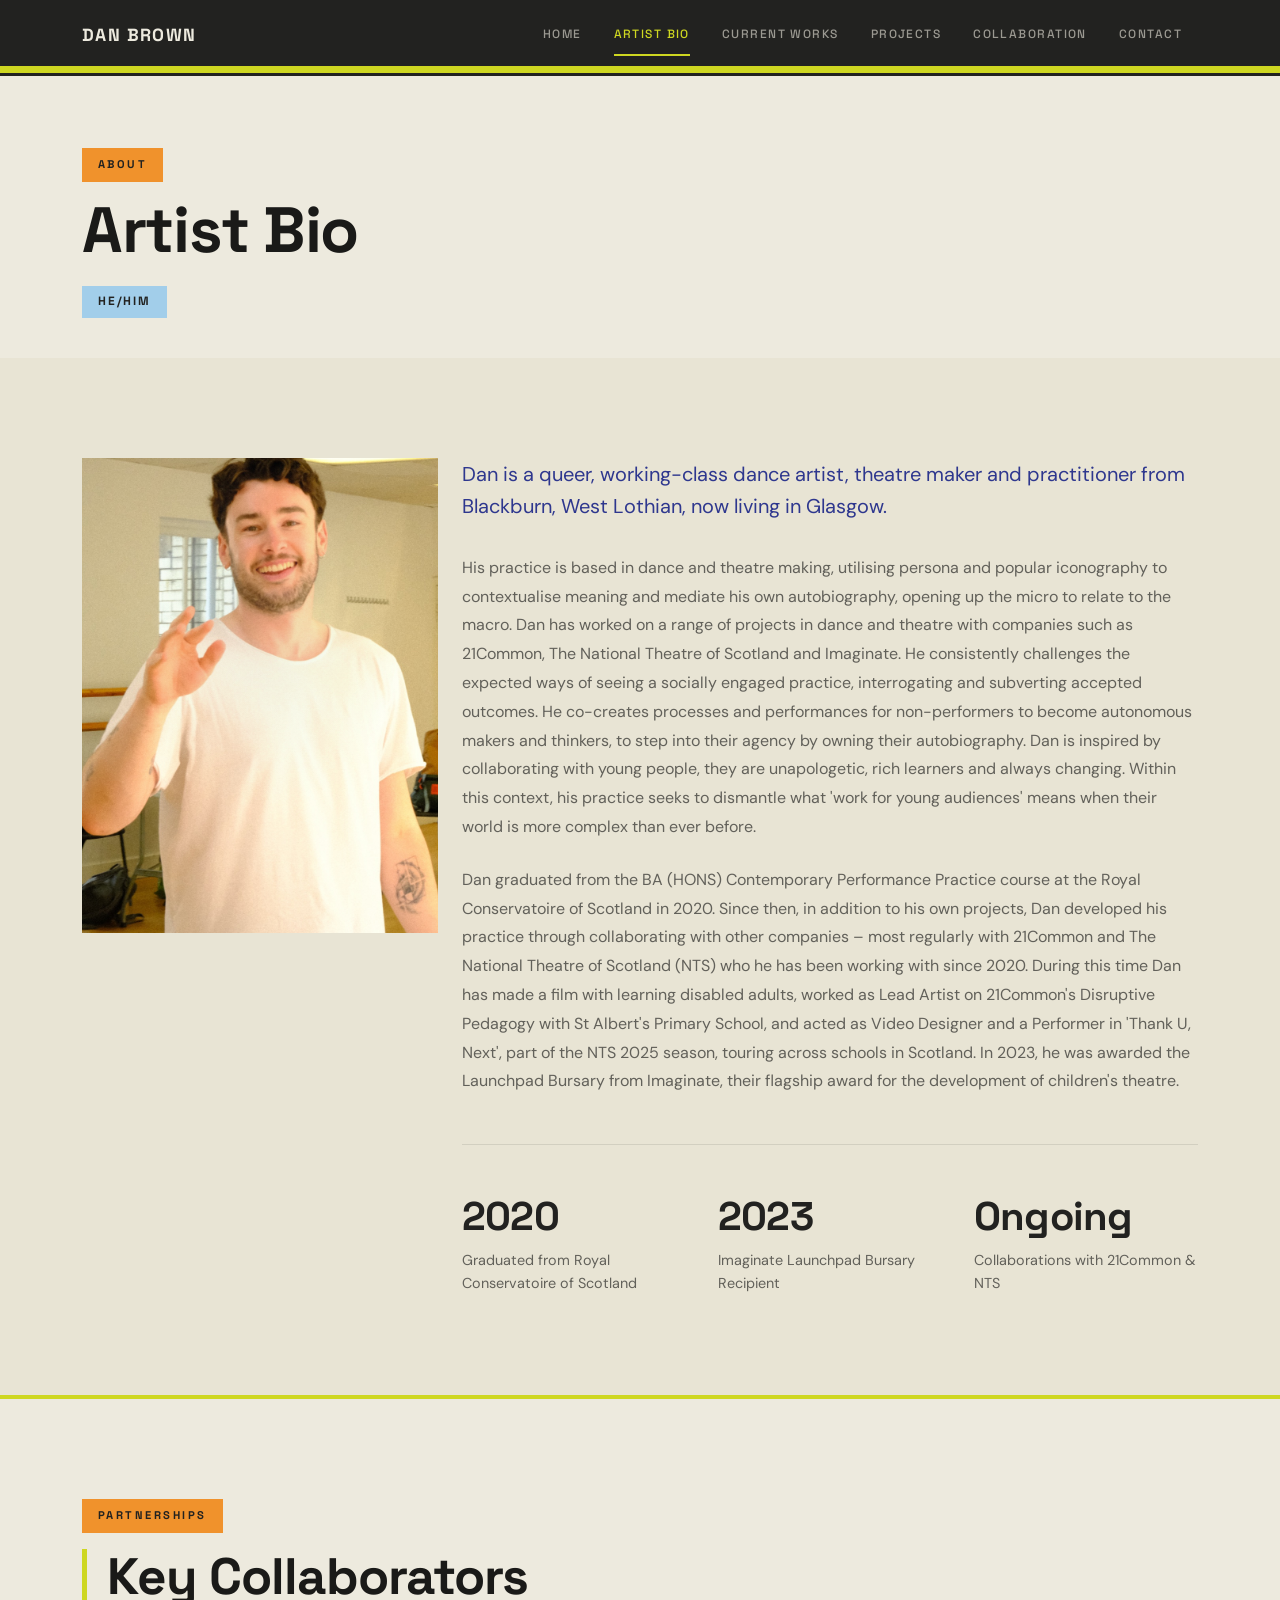
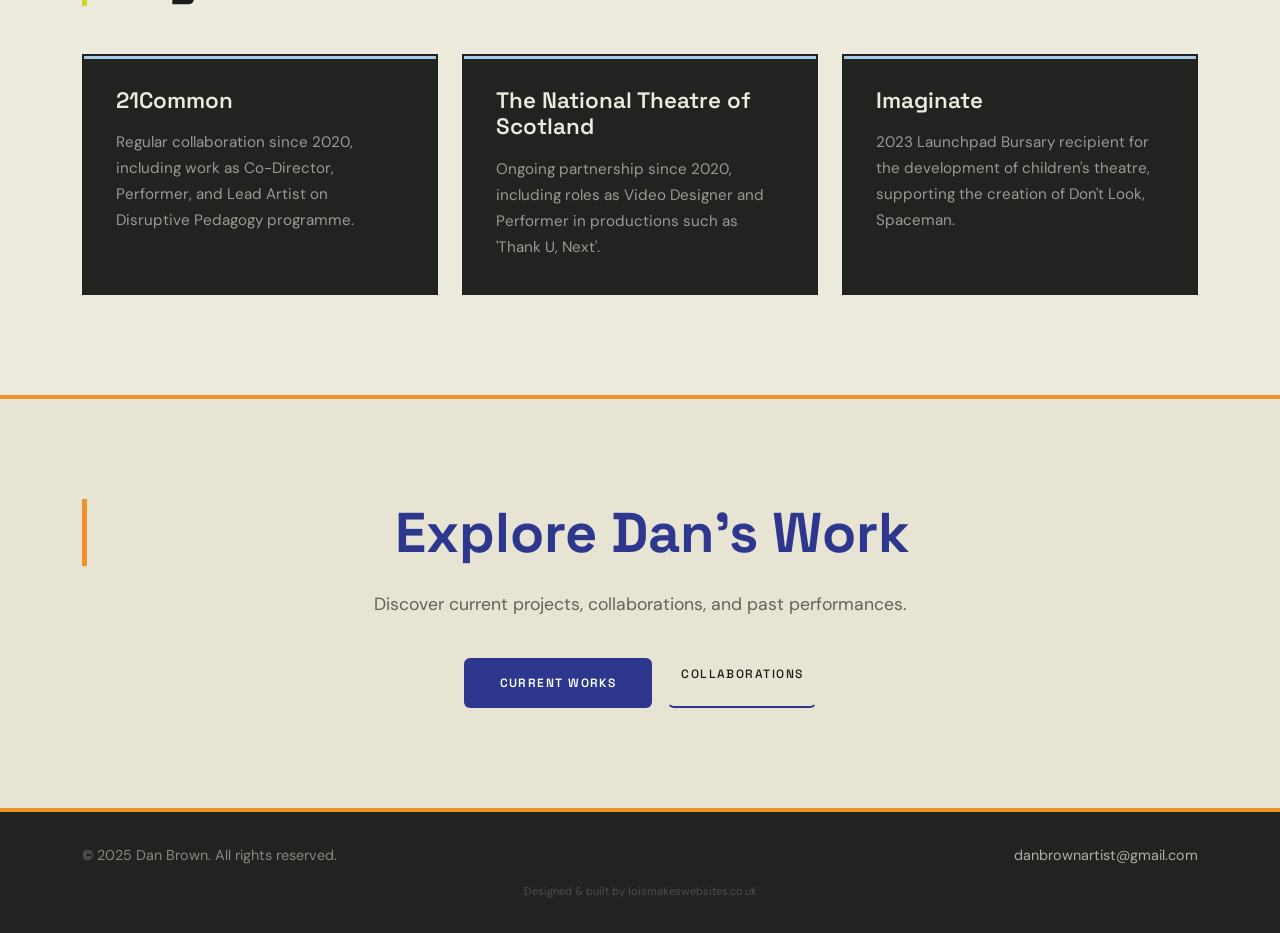
==== commit 39ac763c: "Add SVG favicon and reference in HTML pages Add images/db-favicon.svg and insert a <link rel="icon" " ====
--- a/artist-bio.html
+++ b/artist-bio.html
@@ -19,6 +19,7 @@
   <link rel="preconnect" href="https://fonts.googleapis.com">
   <link rel="preconnect" href="https://fonts.gstatic.com" crossorigin>
   <link href="https://fonts.googleapis.com/css2?family=Space+Grotesk:wght@400;500;600;700&family=DM+Sans:wght@300;400;500&display=swap" rel="stylesheet">
+  <link rel="icon" href="images/db-favicon.svg" type="image/svg+xml">
   <link rel="stylesheet" href="artist-bio.css">
 </head>
 <body>
